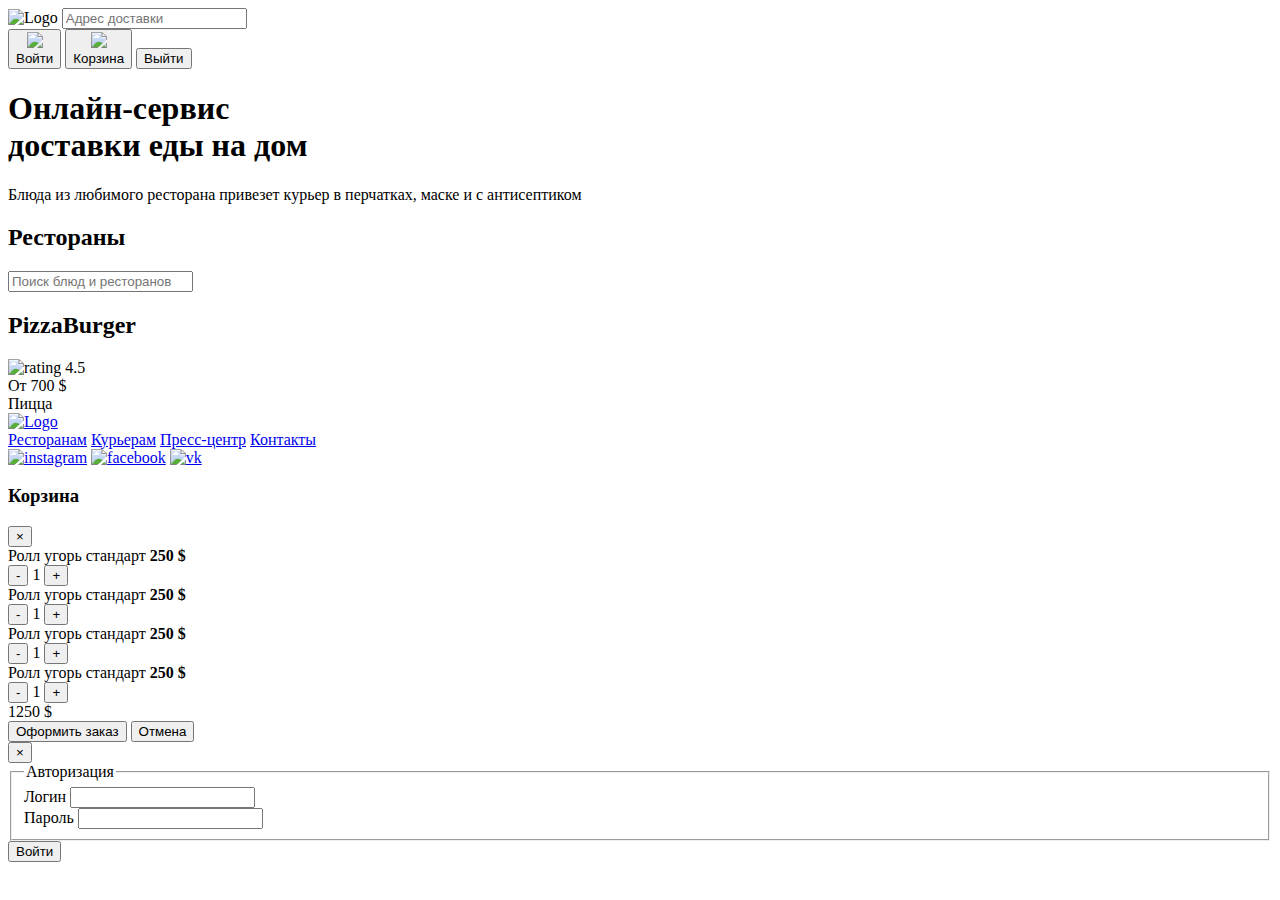
==== index.html @ 70b2cb84 "Add files via upload" ====
<!DOCTYPE html>
<html lang="ru">
<head>
    <meta charset="UTF-8">
    <meta name="viewport" content="width=device-width, initial-scale=1.0">
    <title>Delivery food - доставка еды на дом</title>
    <link
        href="https://fonts.googleapis.com/css?family=Roboto:400,700&display=swap&subset=curillic"
        rel="stylesheet"
    >
    <link rel="stylesheet" href="css/normalize.css">
    <link rel="stylesheet" href="css/animate.css">
    <link rel="stylesheet" href="css/style.css">
</head>
<body>
    <div class="container">
        <header class="header">
            <img src="img/logo.svg" alt="Logo" class="logo">
            <input type="text" class="input input-address" placeholder="Адрес доставки">
            <div class="buttons">
                <span class="user-name"></span>

                <button class="button button-primary button-auth">
                    <img src="img/user.svg" class="button-icon">
                    <div class="button-text">Войти</div>
                </button>
                <button class="button" id="cart-button">
                    <img src="img/shopping.svg" class="button-icon">
                    <div class="button-text">Корзина</div>
                </button>
                
                <button class="button button-primary button-out">
                    <span class="button-text">Выйти</span>
                </button>
            </div>
        </header>
    </div>

    <main class="main">
        <div class="container">
            
            <section class="container-promo">
                <section class="promo">
                    <h1 class="promo-title">Онлайн-сервис <br> доставки еды на дом</h1>
                    <p class="promo-text">
                        Блюда из любимого ресторана привезет курьер в перчатках, маске и с антисептиком
                    </p>
                </section>
            </section>
                    
            <section class="restaurants">
                <div class="section-heading">
                    <h2 class="section-title">Рестораны</h2>
                    <input type="text" class="input-search" placeholder="Поиск блюд и ресторанов">
                </div>
                <div class="cards cards-restaurants">

                </div>
            </section>

            <section class="menu hide">
                <div class="restaurant-heading">
                    <h2 class="restaurant-title">PizzaBurger</h2>
                    <div class="card-info-restaurant">
                        <div class="card-rating">
                            <img src="img/rating.svg" alt="rating">
                            4.5
                        </div>
                        <div class="price">От 700 $</div>
                        <div class="category">Пицца</div>
                    </div>
                </div>
                <div class="cards cards-menu">

                </div>
            </section>
        </div>
    </main>

    <footer class="footer">
        <div class="container">
            <div class="footer-block">
                <a href="index.html">
                    <img src="img/logo.svg" alt="Logo" class="logo">
                </a>
                <nav class="footer-nav">
                    <a href="#" class="footer-link">Ресторанам</a>
                    <a href="#" class="footer-link">Курьерам</a>
                    <a href="#" class="footer-link">Пресс-центр</a>
                    <a href="#" class="footer-link">Контакты</a>
                </nav>
                <div class="social-links">
                    <a href="#" class="social-link"><img src="img/instagram.svg" alt="instagram"></a>
                    <a href="#" class="social-link"><img src="img/facebook.svg" alt="facebook"></a>
                    <a href="#" class="social-link"><img src="img/vk.svg" alt="vk"></a>
                </div>
            </div>
        </div>
    </footer>

    <div class="modal">
        <div class="modal-dialog">
            <div class="modal-header">
                <h3 class="modal-title">Корзина</h3>
                <button class="close">&times;</button>
            </div>
            <div class="modal-body">
                <div class="food-row">
                    <span class="food-name">Ролл угорь стандарт</span>
                    <strong class="food-price">250 $</strong>
                    <div class="food-counter">
                        <button class="counter-button">-</button>
                        <span class="counter">1</span>
                        <button class="counter-button">+</button>
                    </div>
                </div>
                <div class="food-row">
                    <span class="food-name">Ролл угорь стандарт</span>
                    <strong class="food-price">250 $</strong>
                    <div class="food-counter">
                        <button class="counter-button">-</button>
                        <span class="counter">1</span>
                        <button class="counter-button">+</button>
                    </div>
                </div>
                <div class="food-row">
                    <span class="food-name">Ролл угорь стандарт</span>
                    <strong class="food-price">250 $</strong>
                    <div class="food-counter">
                        <button class="counter-button">-</button>
                        <span class="counter">1</span>
                        <button class="counter-button">+</button>
                    </div>
                </div>
                <div class="food-row">
                    <span class="food-name">Ролл угорь стандарт</span>
                    <strong class="food-price">250 $</strong>
                    <div class="food-counter">
                        <button class="counter-button">-</button>
                        <span class="counter">1</span>
                        <button class="counter-button">+</button>
                    </div>
                </div>
            </div>
            <div class="modal-footer">
                <span class="modal-pricetag">1250 $</span>
                <div class="footer-buttons">
                    <button class="button button-primary">Оформить заказ</button>
                    <button class="button">Отмена</button>
                </div>
            </div>
        </div>
    </div>

    <div class="modal-auth">
        <div class="modal-dialog">
            <button class="close-auth">&times;</button>
            <form id="logInForm">
                <fieldset class="modal-body">
                    <legend class="modal-title">Авторизация</legend>
                    <label class="label-auth">
                        <span>Логин</span>
                        <input type="text" id="login">
                    </label>
                    <br>
                    <label class="label-auth label-auth-2">
                        <span>Пароль</span>
                        <input type="password" id="password">
                    </label>
                </fieldset>
                <div class="modal-footer">
                    <div class="footer-buttons">
                        <button class="button button-primary button-auth-footer" type="submit">Войти</button>
                    </div>
                </div>
            </form>
        </div>
    </div>

    <script src="js/disabledScroll.js"></script>
    <script src="js/wow.min.js"></script>
    <script src="js/main.js"></script>
</body>
</html>
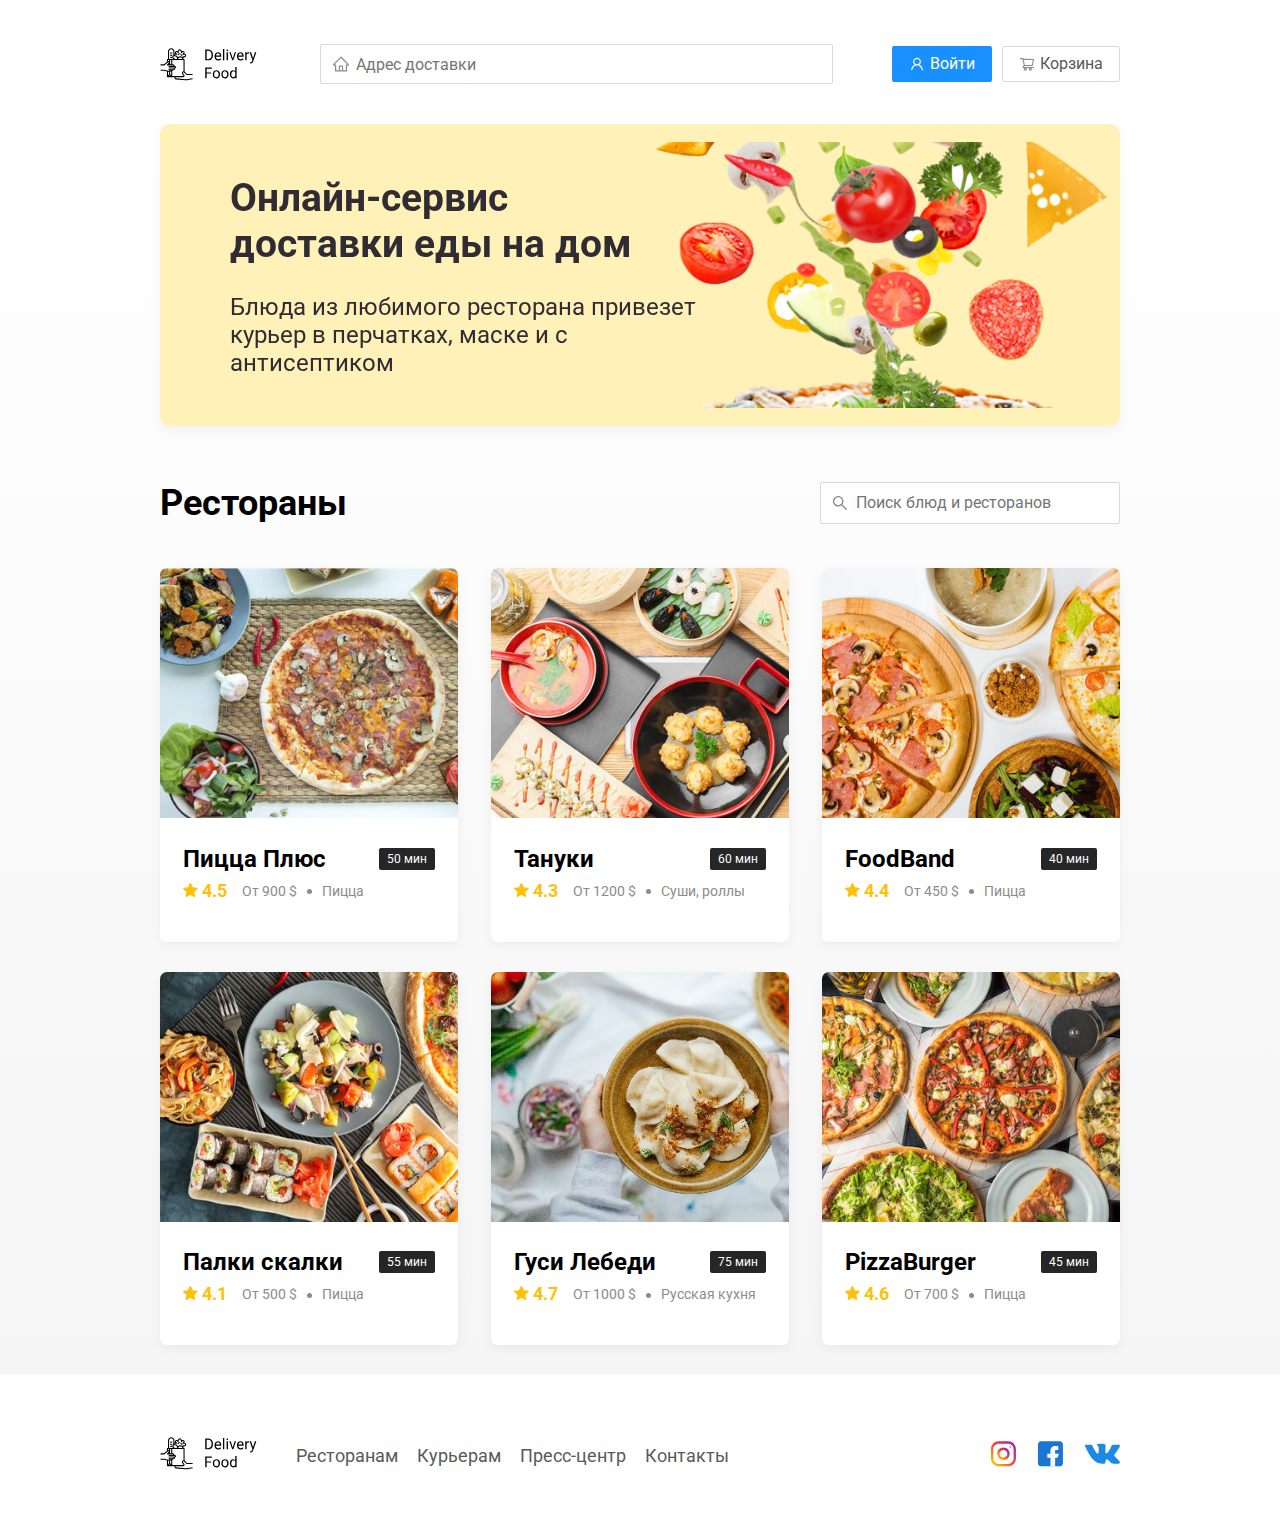
==== commit 923cce71: "Add files via upload" ====
--- a/index.html
+++ b/index.html
@@ -11,6 +11,8 @@
     <link rel="stylesheet" href="css/normalize.css">
     <link rel="stylesheet" href="css/animate.css">
     <link rel="stylesheet" href="css/style.css">
+
+    <link rel="stylesheet" href="css/swiper-bundle.min.css">
 </head>
 <body>
     <div class="container">
@@ -39,14 +41,34 @@
     <main class="main">
         <div class="container">
             
-            <section class="container-promo">
-                <section class="promo">
-                    <h1 class="promo-title">Онлайн-сервис <br> доставки еды на дом</h1>
-                    <p class="promo-text">
-                        Блюда из любимого ресторана привезет курьер в перчатках, маске и с антисептиком
-                    </p>
+            <div class="swiper-container">
+                <section class="container-promo swiper-wrapper">
+                    <section class="promo promo-1 swiper-slide">
+                        <h1 class="promo-title">Онлайн-сервис <br> доставки еды на дом</h1>
+                        <p class="promo-text">
+                            Блюда из любимого ресторана привезет курьер в перчатках, маске и с антисептиком
+                        </p>
+                    </section>
+                    <section class="promo promo-2 swiper-slide">
+                        <h1 class="promo-title">Шашлыки на майские <br> со скидкой 35%</h1>
+                        <p class="promo-text">
+                            Закажите шашлыки в любом ресторане до 10 мая и получите скидку по промокоду
+                        </p>
+                    </section>
+                    <section class="promo promo-3 swiper-slide">
+                        <h1 class="promo-title">Скидки 20% на всю еду <br> по промокоду LOVE.JS</h1>
+                        <p class="promo-text">
+                            Блюдо из ресторана привезут вместе с двумя подарочными книгами по фронтенду
+                        </p>
+                    </section>
+                    <section class="promo promo-4 swiper-slide">
+                        <h1 class="promo-title">Сеты со скидкой до 30% <br> в ресторанах</h1>
+                        <p class="promo-text">
+                            Скидки на сеты до 30 мая по промокоду DADADA
+                        </p>
+                    </section>
                 </section>
-            </section>
+            </div>
                     
             <section class="restaurants">
                 <div class="section-heading">
@@ -62,12 +84,12 @@
                 <div class="restaurant-heading">
                     <h2 class="restaurant-title">PizzaBurger</h2>
                     <div class="card-info-restaurant">
-                        <div class="card-rating">
+                        <div class="card-rating restaurant-rating">
                             <img src="img/rating.svg" alt="rating">
                             4.5
                         </div>
-                        <div class="price">От 700 $</div>
-                        <div class="category">Пицца</div>
+                        <div class="price restaurant-price">От 700 $</div>
+                        <div class="category restaurant-category">Пицца</div>
                     </div>
                 </div>
                 <div class="cards cards-menu">
@@ -177,6 +199,8 @@
         </div>
     </div>
 
+    <script src="js/swiper-bundle.min.js"></script>
+    
     <script src="js/disabledScroll.js"></script>
     <script src="js/wow.min.js"></script>
     <script src="js/main.js"></script>
--- a/css/style.css
+++ b/css/style.css
@@ -0,0 +1,716 @@
+* {
+    box-sizing: border-box;
+}
+
+body {
+    font-family: "Roboto", sans-serif;
+    padding-top: 44px;
+}
+
+a {
+    text-decoration: none;
+}
+
+.container {
+    max-width: 1200px;
+    margin: auto;
+}
+
+.header {
+    display: flex;
+    align-items: center;
+    justify-content: space-between;
+    margin-bottom: 40px;
+}
+
+.input-address {
+    background: #ffffff;
+    border: 1px solid #D9D9D9;
+    border-radius: 2px;
+    height: 40px;
+    flex: 0.8;
+    font-size: 16px;
+    background-image: url(../img/home.svg);
+    background-repeat: no-repeat;
+    background-position: left 11px center;
+    padding-left: 35px;
+}
+
+.button {
+    display: flex;
+    align-items: center;
+    padding: 8px 16px;
+    background: #ffffff;
+    border: 1px solid #D9D9D9;
+    box-shadow: 0px 0px 2px rgba(0, 0, 0, 0.0015);
+    border-radius: 2px;
+    color: #595959;
+    font-size: 16px;
+}
+
+.button-primary {
+    background: #1890FF;
+    border: 1px solid #1890FF;
+    color: white;
+    margin-right: 10px;
+}
+
+.button-icon {
+    padding-right: 5px;
+}
+
+.button-card-text {
+    margin-right: 10px;
+}
+
+.buttons {
+    display: flex;
+    align-items: center;
+}
+
+.promo {
+    box-shadow: 0px 7px 12px rgba(158, 158, 163, 0.1);
+    border-radius: 10px;
+    padding: 40px 70px;
+    margin-bottom: 56px;
+}
+
+.promo-1 {
+    background: #fff1b8 url(../img/promo-image.png) no-repeat right;
+}
+
+.promo-2 {
+    background: #19d7f0 url(../img/promo-image.png) no-repeat right;
+}
+
+.promo-3 {
+    background: #eec007;
+    border-radius: 40px;
+}
+
+.promo-4 {
+    background: #e7e5de url(../img/promo-image.png) no-repeat right;
+}
+
+.promo-title {
+    font-style: normal;
+    font-weight: bold;
+    font-size: 39px;
+    line-height: 46px;
+    color: #302c34;
+}
+
+.promo-text {
+    font-style: normal;
+    font-weight: normal;
+    font-size: 24px;
+    line-height: 28px;
+    color: #302c34;
+    max-width: 500px;
+}
+
+.input-search {
+    background: #ffffff;
+    border: 1px solid #D9D9D9;
+    border-radius: 2px;
+    line-height: 24px;
+    padding: 8px;
+    font-size: 16px;
+    background-image: url(../img/search.svg);
+    background-repeat: no-repeat;
+    background-position: left 11px center;
+    padding-left: 35px;
+    width: 300px;
+}
+
+.section-heading {
+    display: flex;
+    align-items: center;
+    justify-content: space-between;
+    margin-bottom: 44px;
+}
+
+.restaurant-heading {
+    display: flex;
+    align-items: center;
+    margin-bottom: 44px;
+}
+
+.restaurant-title {
+    font-style: normal;
+    font-weight: bold;
+    font-size: 36px;
+    line-height: 42px;
+    margin: 0;
+    color: #000000;
+    margin-right: 30px;
+}
+
+.section-title {
+    font-style: normal;
+    font-weight: bold;
+    font-size: 36px;
+    line-height: 42px;
+    margin: 0;
+    color: #000000;
+}
+
+.cards {
+    display: flex;
+    flex-wrap: wrap;
+    justify-content: space-between;
+}
+
+.card {
+    background: #ffffff;
+    box-shadow: 0px 4px 12px rgba(0, 0, 0, 0.05);
+    overflow: hidden;
+    border-radius: 7px;
+    margin-bottom: 30px;
+    flex-basis: 31%;
+}
+
+.card-image {
+    width: 384px;
+    height: 250px;
+    object-fit: cover;
+}
+
+.card-image-restaurant {
+    width: 384px;
+    height: 212px;
+    object-fit: cover;
+}
+
+.card-text {
+    padding-top: 20px;
+    padding-bottom: 35px;
+    padding-left: 23px;
+    padding-right: 23px;
+}
+
+.card-heading {
+    display: flex;
+    align-items: center;
+    justify-content: space-between;
+}
+
+.card-title {
+    font-weight: 400px;
+    font-size: 24px;
+    line-height: 32px;
+    margin: 0;
+}
+
+.card-title-reg {
+    font-weight: 400px;
+    font-size: 24px;
+    line-height: 32px;
+}
+
+.card-tag {
+    font-style: normal;
+    font-weight: normal;
+    font-size: 12px;
+    line-height: 20px;
+    color: #ffffff;
+    background: #262626;
+    border-radius: 2px;
+    padding: 1px 8px;
+}
+
+.card-info {
+    display: flex;
+    align-items: center;
+    flex-wrap: wrap;
+}
+
+.card-info-restaurant {
+    display: flex;
+    align-items: center;
+    flex-wrap: wrap;
+}
+
+.card-buttons {
+    display: flex;
+    align-items: center;
+}
+
+.card-price-bold {
+    font-weight: bold;
+    font-size: 20px;
+    line-height: 32px;
+    margin-left: 30px;
+}
+
+.rating {
+    margin-right: 26px;
+    color: #ffc107;
+    font-weight: bold;
+    font-size: 18px;
+    line-height: 32px;
+}
+
+.card-rating {
+    margin-right: 26px;
+    color: #ffc107;
+    font-weight: bold;
+    font-size: 18px;
+    line-height: 32px;
+}
+
+.price,
+.category {
+    color: #8c8c8c;
+    font-size: 18px;
+    line-height: 32px;
+}
+
+.ingredients {
+    color: #8c8c8c;
+    font-size: 18px;
+    line-height: 21px;
+    margin-top: 10px;
+    margin-bottom: 15px;
+}
+
+.price {
+    margin-right: 10px;
+}
+
+.price:after {
+    content: "";
+    width: 5px;
+    height: 5px;
+    background-color: #8c8c8c;
+    display: inline-block;
+    vertical-align: middle;
+    border-radius: 50%;
+    margin-left: 10px;
+}
+
+.main {
+    background: linear-gradient(180deg, rgba(245, 245, 245, 0) 1.04%, #f5f5f5 100%);
+}
+
+.footer {
+    padding: 60px 0px;
+}
+
+.footer-block {
+    display: flex;
+    align-items: center;
+    justify-content: space-between;
+}
+
+.footer-nav {
+    margin-left: 35px;
+    margin-right: auto;
+}
+
+.footer-link {
+    display: inline-block;
+    color: #595959;
+    font-style: normal;
+    font-weight: normal;
+    font-size: 18px;
+    line-height: 21px;
+    text-decoration: none;
+}
+
+.footer-link:not(:last-child) {
+    margin-right: 15px;
+}
+
+.social-links {
+    display: flex;
+    align-items: center;
+}
+
+.social-link:not(:last-child) {
+    margin-right: 21px;
+}
+
+.modal {
+    position: fixed;
+    left: 0;
+    top: 0;
+    width: 100%;
+    height: 100%;
+    background: rgba(0, 0, 0, 0.4);
+    display: none;
+}
+
+.is-open {
+    display: flex;
+}
+
+.modal-dialog {
+    max-width: 780px;
+    width: 95%;
+    background: #ffffff;
+    border-radius: 5px;
+    margin: auto;
+    padding: 40px 45px;
+}
+
+.modal-header {
+    display: flex;
+    align-items: center;
+    justify-content: space-between;
+    margin-bottom: 45px;
+}
+
+.modal-title {
+    margin: 0;
+    font-weight: bold;
+    font-size: 36px;
+    line-height: 42px;
+}
+
+.close {
+    font-size: 36px;
+    border: none;
+    background-color: transparent;
+}
+
+.modal-body {
+    margin-bottom: 52px;
+}
+
+.food-row {
+    display: flex;
+    align-items: center;
+    justify-content: space-between;
+    padding-bottom: 8px;
+    border-bottom: 1px solid #d9d9d9;
+    margin-bottom: 15px;
+}
+
+.food-name {
+    font-weight: normal;
+    font-size: 18px;
+    line-height: 32px;
+}
+
+.food-price {
+    margin-left: auto;
+    margin-right: 47px;
+    font-weight: bold;
+    font-size: 20px;
+    line-height: 32px;
+}
+
+.food-counter {
+    display: flex;
+    align-items: center;
+}
+
+.counter-button {
+    width: 39px;
+    height: 32px;
+    background: #ffffff;
+    border: 1px solid #40a9ff;
+    border-radius: 2px;
+    font-weight: normal;
+    font-size: 14px;
+    line-height: 22px;
+    color: #40a9ff;
+}
+
+.counter {
+    font-size: 16px;
+    line-height: 24px;
+    margin: 0px 10px;
+}
+
+.modal-footer {
+    display: flex;
+    align-items: center;
+    justify-content: space-between;
+}
+
+.footer-buttons {
+    display: flex;
+    align-items: center;
+}
+
+.modal-pricetag {
+    background: #262626;
+    border-radius: 5px;
+    color: #ffffff;
+    padding: 15px 20px;
+    font-size: 20px;
+    line-height: 23px;
+}
+
+.modal-auth {
+    position: fixed;
+    left: 0;
+    top: 0;
+    width: 100%;
+    height: 100%;
+    background: rgba(0, 0, 0, 0.4);
+    display: none;
+}
+
+.modal-auth-display {
+    display: flex;
+}
+
+.button-auth-footer {
+    margin-left: 600px;
+}
+
+.close-auth {
+    margin-left: 640px;
+    font-size: 36px;
+    border: none;
+    background-color: transparent;
+}
+
+.label-auth {
+    display: flex;
+    align-items: center;
+    justify-content: space-around;
+    margin-top: 20px;
+}
+
+.label-auth-2 {
+    margin-bottom: 20px;
+}
+
+.user-name {
+    display: none;
+    margin-right: 40px;
+    font-size: 35px;
+}
+
+.button-out {
+    display: none;
+    margin-left: 10px;
+}
+
+.hide {
+    display: none;
+}
+
+@media (max-width: 1360px) {
+    .container {
+        max-width: 960px;
+    }
+
+    .promo {
+        background-size: 650px;
+        padding: 25px 70px;
+    }
+
+    .card-image-restaurant {
+        width: 100%;
+    }
+
+    .rating {
+        margin-right: 15px;
+    }
+
+    .category,
+    .price {
+        font-size: 14px;
+    }
+}
+
+@media (max-width: 992px) {
+    .container {
+        max-width: 750px;
+    }
+
+    .promo {
+        background-position: right -110px center;
+        padding: 30px 30px;
+    }
+
+    .promo-title {
+        font-size: 34px;
+    }
+
+    .promo-text {
+        font-size: 16px;
+        max-width: 400px;
+    }
+
+    .card {
+        flex-basis: 48%;
+    }
+
+    .footer-link {
+        font-size: 16px;
+    }
+}
+
+@media (max-width: 768px) {
+    .container {
+        max-width: 560px;
+    }
+
+    .rating {
+        flex-basis: 100%;
+    }
+
+    .card-title {
+        font-size: 20px;
+    }
+
+    .card-image-restaurant {
+        width: 100%;
+    }
+
+    .promo {
+        background-size: 630px;
+        background-position: right -225px center;
+        padding: 30px 25px;
+    }
+
+    .promo-title {
+        font-size: 30px;
+    }
+
+    .promo-text {
+        font-size: 15px;
+    }
+}
+
+@media (max-width: 578px) {
+    .container {
+        width: 90%;
+    }
+
+    .header {
+        flex-wrap: wrap;
+    }
+
+    .input-address {
+        order: 5;
+        margin-top: 15px;
+        flex: 1;
+    }
+
+    .section-title {
+        font-size: 30px;
+    }
+
+    .card-title {
+        font-size: 18px;
+    }
+
+    .promo {
+        background-position: right -260px center;
+        padding: 30px 20px;
+    }
+
+    .card-image {
+        width: 100%;
+    }
+
+    .card-image-restaurant {
+        width: 100%;
+    }
+
+    .card {
+        flex-basis: 100%;
+    }
+
+    .rating {
+        flex-basis: 20%;
+    }
+
+    .footer {
+        padding: 30px 0px;
+    }
+
+    .footer-block {
+        align-items: flex-start;
+    }
+
+    .footer-nav {
+        order: 0;
+        margin-left: 0;
+        margin-right: 0;
+        display: flex;
+        flex-direction: column;
+    }
+
+    .footer-logo {
+        margin-right: 15px;
+        order: 1;
+    }
+
+    .social-links {
+        order: 2;
+    }
+}
+
+@media (max-width: 480px) {
+    .promo {
+        background-position: right -290px center;
+    }
+
+    .promo-title {
+        font-size: 25px;
+        line-height: 30px;
+    }
+
+    .promo-text {
+        max-width: 330px;
+    }
+
+    .restaurant-heading {
+        flex-wrap: wrap;
+    }
+
+    .card-info-restaurant {
+        padding-top: 10px;
+    }
+
+    .section-heading {
+        flex-wrap: wrap;
+    }
+
+    .input-search {
+        margin-top: 10px;
+        flex-basis: 100%;
+    }
+
+    .footer-block {
+        flex-wrap: wrap;
+        flex-direction: column;
+        align-items: center;
+    }
+
+    .footer-logo {
+        order: 0;
+    }
+
+    .footer-nav {
+        margin-top: 15px;
+        margin-bottom: 20px;
+        text-align: center;
+    }
+
+    .footer-link:not(:last-child) {
+        margin-right: 0;
+    } 
+}
+
+@media (max-width: 320px) {
+    .button-text {
+        display: none;
+    }
+
+    .button {
+        min-height: 40px;
+    }
+
+    .promo {
+        background-image: none;
+    }
+}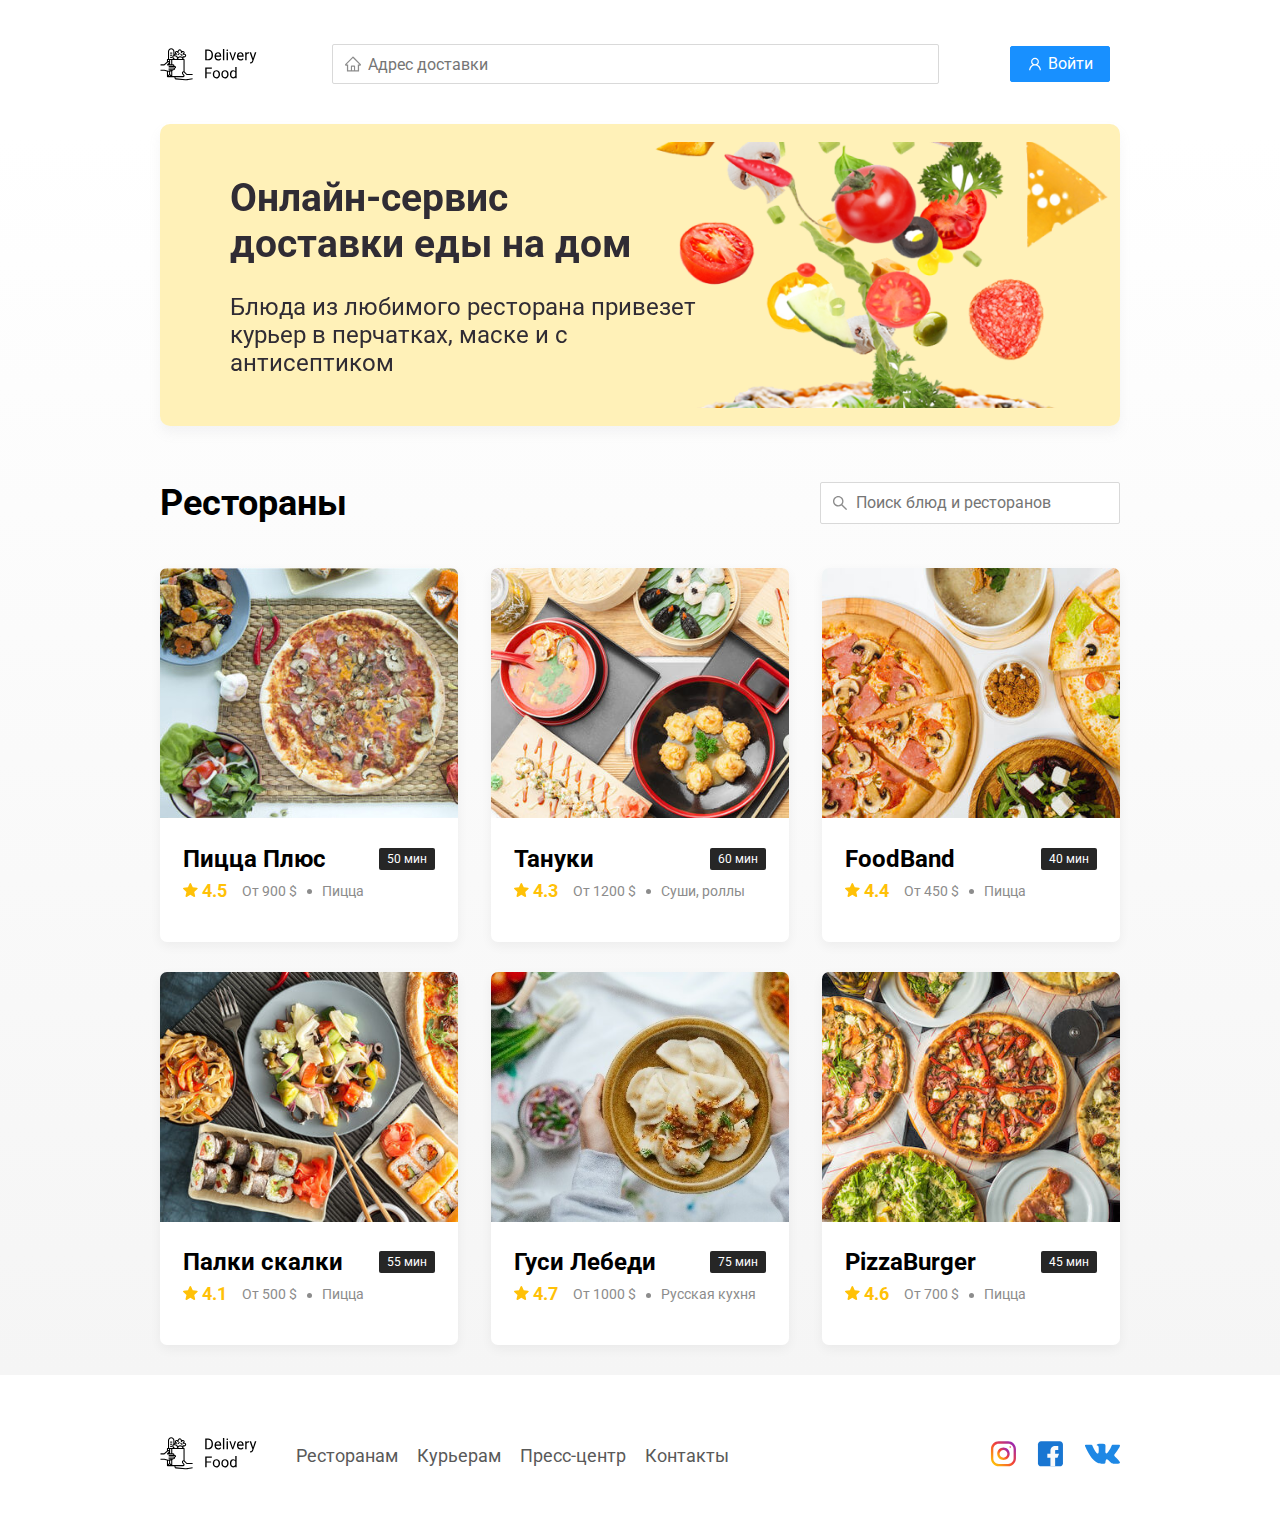
==== commit d7767240: "Add files via upload" ====
--- a/index.html
+++ b/index.html
@@ -26,7 +26,7 @@
                     <img src="img/user.svg" class="button-icon">
                     <div class="button-text">Войти</div>
                 </button>
-                <button class="button" id="cart-button">
+                <button class="button hide" id="cart-button">
                     <img src="img/shopping.svg" class="button-icon">
                     <div class="button-text">Корзина</div>
                 </button>
@@ -168,7 +168,7 @@
                 <span class="modal-pricetag">1250 $</span>
                 <div class="footer-buttons">
                     <button class="button button-primary">Оформить заказ</button>
-                    <button class="button">Отмена</button>
+                    <button class="button button-clear">Отмена</button>
                 </div>
             </div>
         </div>
